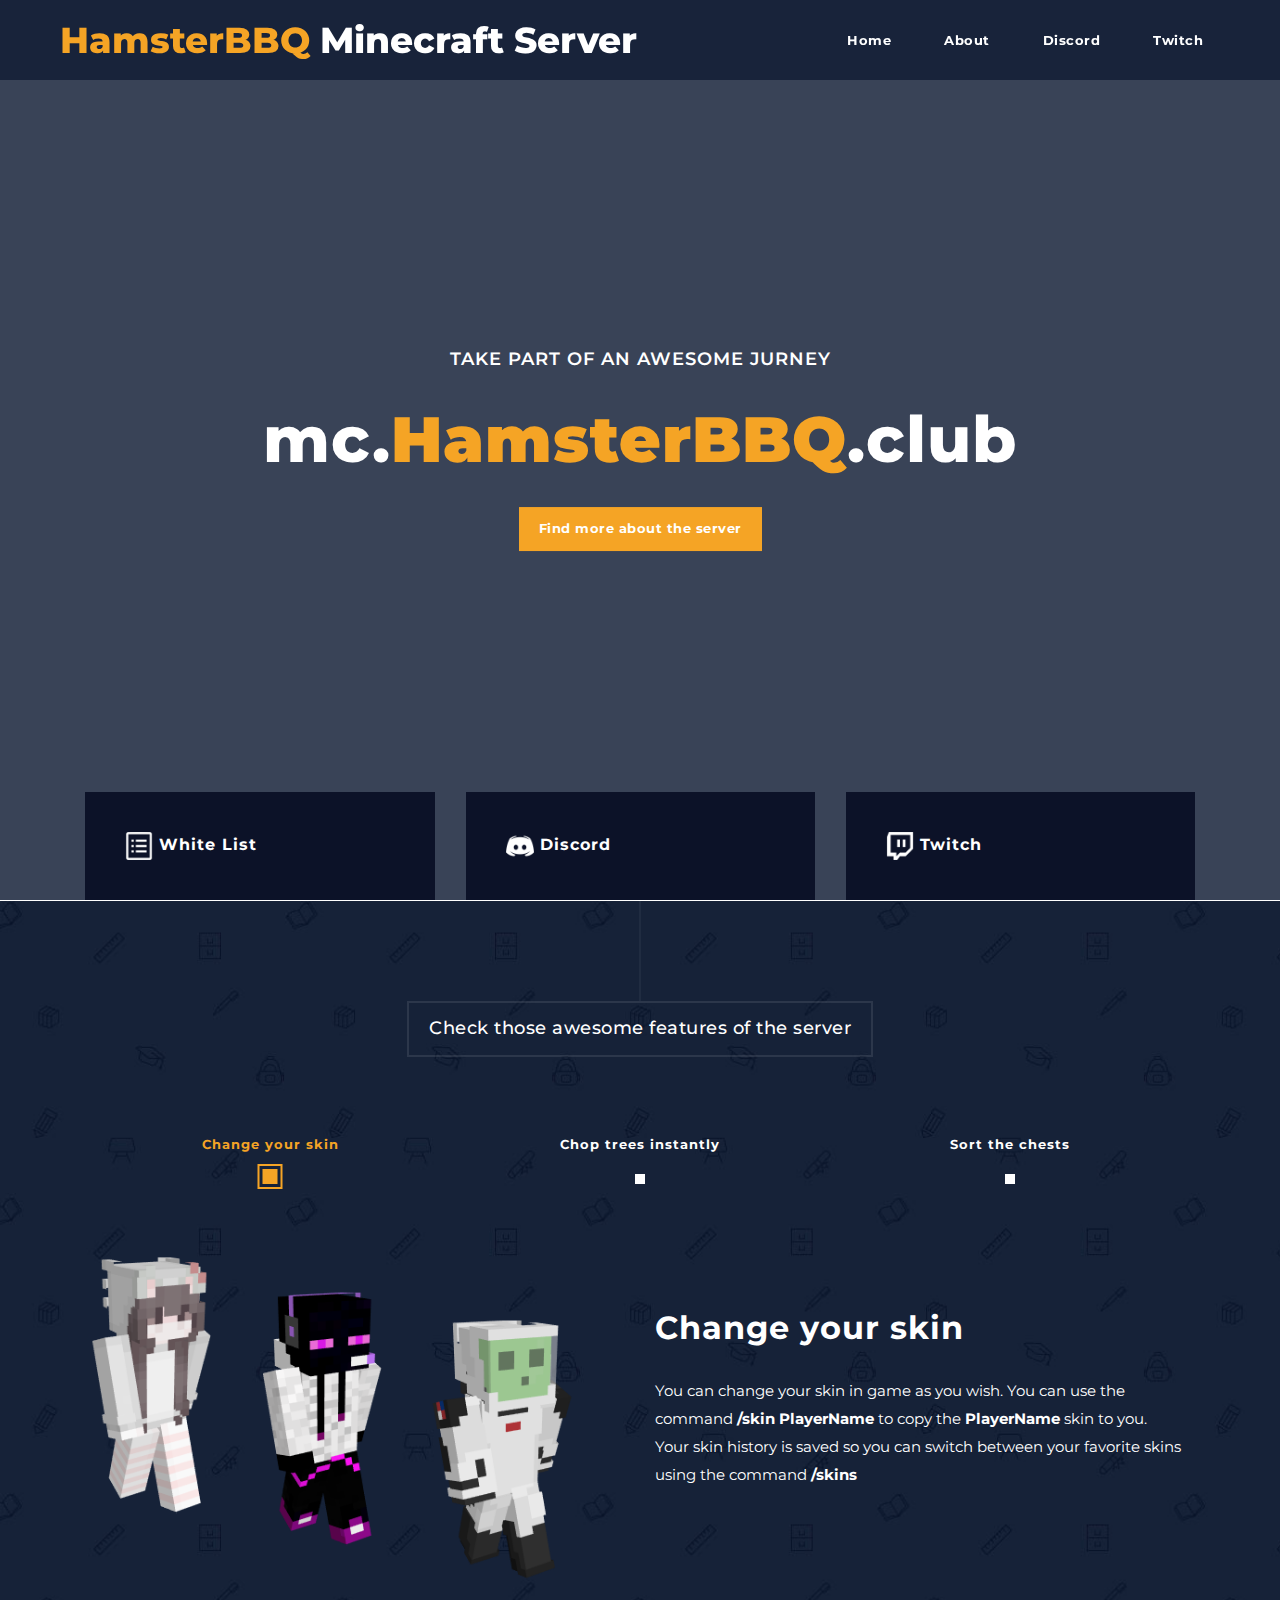
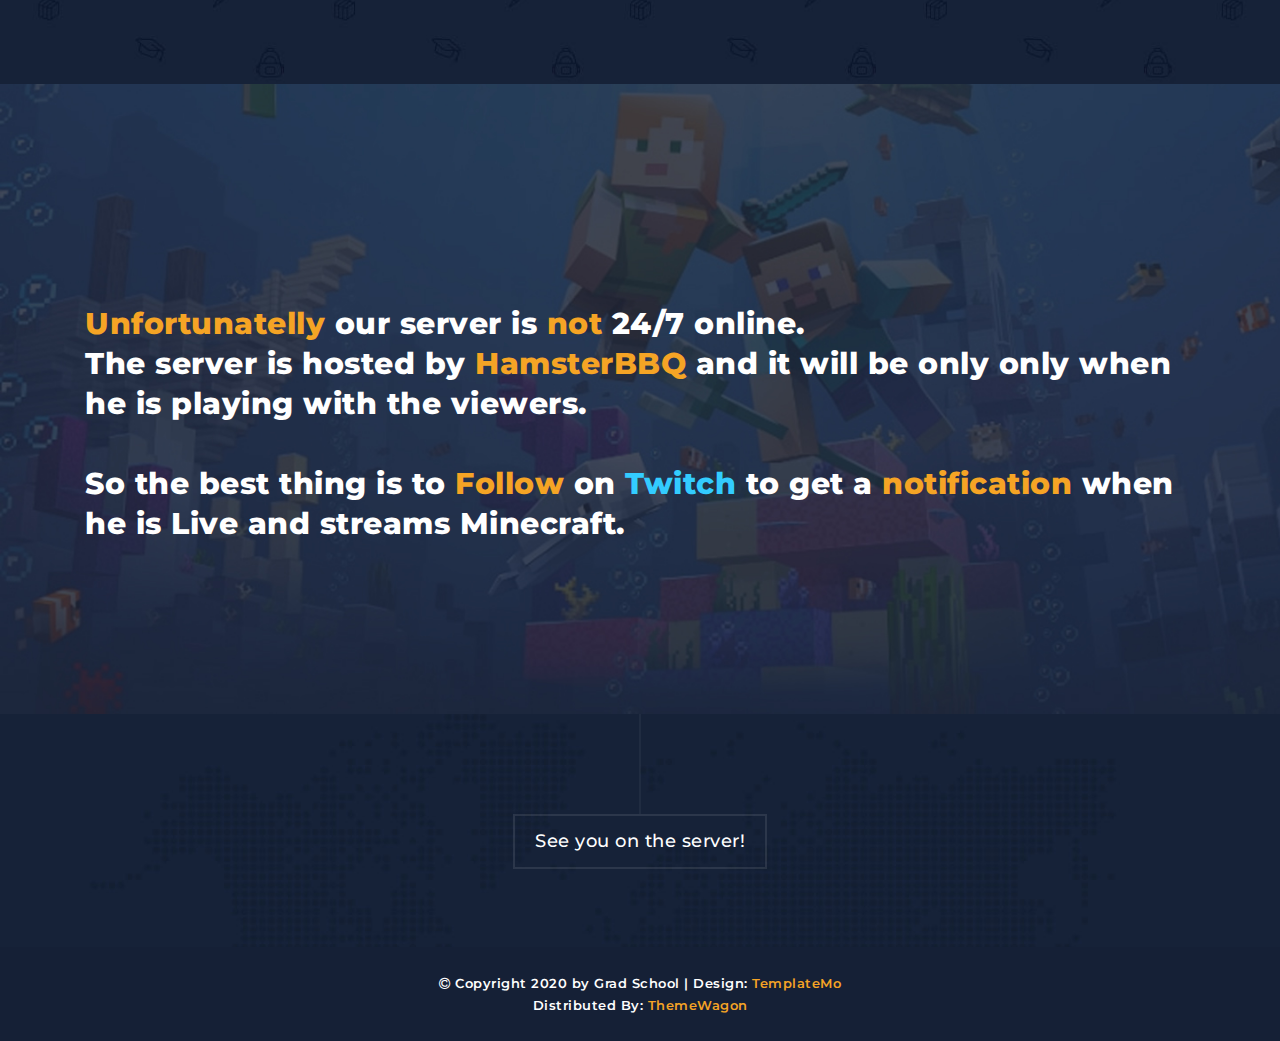
==== minecraft/index.html @ a62999a4 "Fix Webpage" ====
<!DOCTYPE html>
<html lang="en">

  <head>

    <meta charset="utf-8">
    <meta name="viewport" content="width=device-width, initial-scale=1, shrink-to-fit=no">
    <meta name="description" content="">
    <meta name="author" content="">
    <link href="https://fonts.googleapis.com/css?family=Montserrat:100,200,300,400,500,600,700,800,900" rel="stylesheet">

    <title>HamsterBBQ Minecraft Server</title>
    
    <!-- Bootstrap core CSS -->
    <link href="vendor/bootstrap/css/bootstrap.min.css" rel="stylesheet">

    <!-- Additional CSS Files -->
    <link rel="stylesheet" href="assets/css/fontawesome.css">
    <link rel="stylesheet" href="assets/css/templatemo-grad-school.css">
    <link rel="stylesheet" href="assets/css/owl.css">
    <link rel="stylesheet" href="assets/css/lightbox.css">

  </head>

<body>

   
  <!--header-->
  <header class="main-header clearfix" role="header">
    <div class="logo">
      <a href="#"><em>HamsterBBQ</em> Minecraft Server</a>
    </div>
    <a href="#menu" class="menu-link"><i class="fa fa-bars"></i></a>
    <nav id="menu" class="main-nav" role="navigation">
      <ul class="main-menu">
        <li><a href="#section1">Home</a></li>
        <li><a href="#section2">About</a></li>
        <li><a href="https://discord.gg/bDnB4kAntk" target="_blank" class="external">Discord</a></li>
        <li><a href="https://www.twitch.tv/hamsterbbq" target="_blank" class="external">Twitch</a></li>
      </ul>
    </nav>
  </header>

  <!-- ***** Main Banner Area Start ***** -->
  <section class="section main-banner" id="top" data-section="section1">
      <video autoplay muted loop id="bg-video">
          <source src="assets/images/trailer.mp4" type="video/mp4" />
      </video>

      <div class="video-overlay header-text">
          <div class="caption">
              <h6>TAKE PART OF AN AWESOME JURNEY</h6>
              <h2>mc.<em>HamsterBBQ</em>.club</h2>
              <div class="main-button">
                  <div class="scroll-to-section"><a href="#section2">Find more about the server</a></div>
              </div>
          </div>
      </div>
  </section>
  <!-- ***** Main Banner Area End ***** -->


  <section class="features">
    <div class="container">
      <div class="row">
        <div class="col-lg-4 col-12">
          <div class="features-post">
            <div class="features-content">
              <div class="content-show">
                <h4><img src="assets/images/white-list.png" height=28/> White List</h4>
              </div>
              <div class="content-hide">
                <p>We want everyone to have the best experience on the server, so we choose carefully our players.</p>
				<p>Contact HamsterBBQ on Discord or Twitch for more details.</p>
            </div>
            </div>
          </div>
        </div>
        <div class="col-lg-4 col-12">
          <div class="features-post second-features">
            <div class="features-content">
              <div class="content-show">
                <h4><img src="assets/images/discord.png" height=28/> Discord</h4>
              </div>
              <div class="content-hide">
                <p>Join our Discord server and be part of an amazing family. Our home is a safe space for everyone, but keep in mind that we have strict rules and we do not tolerate toxicity.</p>
				<div><a href="https://discord.gg/bDnB4kAntk" target="_blank">Join the server</a></div>
            </div>
            </div>
          </div>
        </div>
        <div class="col-lg-4 col-12">
          <div class="features-post third-features">
            <div class="features-content">
              <div class="content-show">
                <h4><img src="assets/images/twitch.png" height=28/> Twitch</h4>
              </div>
              <div class="content-hide">
                <p>HamsterBBQ is streaming randomly because of his working schedule. Follow the channel to get a notification when he is Live so you won't miss anything!</p>
				<div><a href="https://www.twitch.tv/hamsterbbq" target="_blank">Go to the channel</a></div>
            </div>
            </div>
          </div>
        </div>
      </div>
    </div>
  </section>

  <section class="section why-us" data-section="section2">
    <div class="container">
      <div class="row">
        <div class="col-md-12">
          <div class="section-heading">
            <h2>Check those awesome features of the server</h2>
          </div>
        </div>
        <div class="col-md-12">
          <div id='tabs'>
            <ul>
              <li><a href='#tabs-1'>Change your skin</a></li>
              <li><a href='#tabs-2'>Chop trees instantly</a></li>
              <li><a href='#tabs-3'>Sort the chests</a></li>
            </ul>
            <section class='tabs-content'>
              <article id='tabs-1'>
                <div class="row">
                  <div class="col-md-6">
                    <img src="assets/images/feature-01.png" alt="">
                  </div>
                  <div class="col-md-6">
                    <h4>Change your skin</h4>
                    <p>You can change your skin in game as you wish. You can use the command <b>/skin PlayerName</b> to copy the <b>PlayerName</b> skin to you.
					<br/>Your skin history is saved so you can switch between your favorite skins using the command <b>/skins</b></p>
                  </div>
                </div>
              </article>
              <article id='tabs-2'>
                <div class="row">
                  <div class="col-md-6">
                    <img src="assets/images/feature-02.png" alt="">
                  </div>
                  <div class="col-md-6">
                    <h4>Chop trees instantly</h4>
                    <p>We know cutting trees is boring and sometimes it can take a lot of time. On our server, if you <b>cut the tree base</b>, it will automatically break completely and you will receive the items directly in your inventory.</p>
                  </div>
                </div>
              </article>
              <article id='tabs-3'>
                <div class="row">
                  <div class="col-md-6">
                    <img src="assets/images/feature-03.png" alt="">
                  </div>
                  <div class="col-md-6">
                    <h4>Sort the chests</h4>
                    <p>Do you have OCD like most of us or you just want to be organized? You can just <b>middle-click in any empty slot of the chest</b> and all the items will automatically sort based on the item type. Magic!</p>
                  </div>
                </div>
              </article>
            </section>
          </div>
        </div>
      </div>
    </div>
  </section>

  <section class="section coming-soon" data-section="section3">
    <div class="container">
      <div class="row">
        <div class="col-md-12 col-xs-12">
          <div class="continer centerIt">
            <div>
				<h4>
					<em>Unfortunatelly</em> our server is <em>not</em> 24/7 online.
					<br/>
					The server is hosted by <em>HamsterBBQ</em> and it will be only only when he is playing with the viewers.
					<br/><br/>
					So the best thing is to <em>Follow</em> on <a href="https://www.twitch.tv/hamsterbbq" target="_blank">Twitch</a> to get a <em>notification</em> when he is Live and streams Minecraft.
				</h4>
            </div>
          </div>
        </div>
      </div>
    </div>
  </section>
 
  <section class="section contact" data-section="section6">
    <div class="container">
      <div class="row">
        <div class="col-md-12">
          <div class="section-heading">
            <h2>See you on the server!</h2>
          </div>
        </div>
      </div>
    </div>
  </section>

  <footer>
    <div class="container">
      <div class="row">
        <div class="col-md-12">
          <p><i class="fa fa-copyright"></i> Copyright 2020 by Grad School  
           | Design: <a href="https://templatemo.com" rel="sponsored" target="_parent">TemplateMo</a><br>
           Distributed By: <a href="https://themewagon.com" rel="sponsored" target="_blank">ThemeWagon</a>
          </p>
        </div>
      </div>
    </div>
  </footer>

  <!-- Scripts -->
  <!-- Bootstrap core JavaScript -->
    <script src="vendor/jquery/jquery.min.js"></script>
    <script src="vendor/bootstrap/js/bootstrap.bundle.min.js"></script>

    <script src="assets/js/isotope.min.js"></script>
    <script src="assets/js/owl-carousel.js"></script>
    <script src="assets/js/lightbox.js"></script>
    <script src="assets/js/tabs.js"></script>
    <script src="assets/js/video.js"></script>
    <script src="assets/js/slick-slider.js"></script>
    <script src="assets/js/custom.js"></script>
    <script>
        //according to loftblog tut
        $('.nav li:first').addClass('active');

        var showSection = function showSection(section, isAnimate) {
          var
          direction = section.replace(/#/, ''),
          reqSection = $('.section').filter('[data-section="' + direction + '"]'),
          reqSectionPos = reqSection.offset().top - 0;

          if (isAnimate) {
            $('body, html').animate({
              scrollTop: reqSectionPos },
            800);
          } else {
            $('body, html').scrollTop(reqSectionPos);
          }

        };

        var checkSection = function checkSection() {
          $('.section').each(function () {
            var
            $this = $(this),
            topEdge = $this.offset().top - 80,
            bottomEdge = topEdge + $this.height(),
            wScroll = $(window).scrollTop();
            if (topEdge < wScroll && bottomEdge > wScroll) {
              var
              currentId = $this.data('section'),
              reqLink = $('a').filter('[href*=\\#' + currentId + ']');
              reqLink.closest('li').addClass('active').
              siblings().removeClass('active');
            }
          });
        };

		$('.main-menu, .scroll-to-section').on('click', 'a', function (e) {
          if($(e.target).hasClass('external')) {
            return;
          }
          e.preventDefault();
          $('#menu').removeClass('active');
          showSection($(this).attr('href'), true);
        });

        $(window).scroll(function () {
          checkSection();
        });
    </script>
</body>
</html>
---- minecraft/assets/css/templatemo-grad-school.css ----
/*
    
TemplateMo 557 Grad School

https://templatemo.com/tm-557-grad-school

*/


@import url(fontawesome.css);
@import url("<link href="https://fonts.googleapis.com/css?family=Montserrat:100,200,300,400,500,600,700,800,900" rel="stylesheet">");
body {
    font-family: 'Montserrat', sans-serif;
}

/* Basic */

a {
	color: #3CF;
    text-decoration: none;
}

a:hover {
	color: #FC3;
    text-decoration: none;
}

ul {
    padding: 0px;
    margin: 0px;
    list-style: none;
}

p {
    font-size: 13px;
    line-height: 22px;
}


.section-heading {
    text-align: center;
    margin-bottom: 70px;
}

.section-heading h2:before {
    width: 1px;
    height: 100px;
    background-color: rgba(250,250,250,0.1);
    position: absolute;
    top: -102px;
    content: '';
    left: 50%;
    transform: translate(-50%);
}

.section-heading h2 {
    margin-top: 100px;
    position: relative;
    font-size: 18px;
    font-weight: 500;
    color: #fff;
    letter-spacing: 0.5px;
    display: inline-block;
    padding: 15px 20px;
    border: 2px solid rgba(250,250,250,0.1);
}


/* Buttons */

.main-button a {
    background-color: #f5a425;
    color: #fff;
    font-size: 13px;
    letter-spacing: 0.5px;
    font-weight: 700;
    padding: 12px 20px;
    display: inline-block;
    outline: none;
}

a.menu-link { display: none; }

@media screen and (max-width: 950px) {
  a.menu-link {
    float: right;
    display: block;
    font-size: 36px;
    color: #fff;
    padding-right: 30px;
    padding-top: 15px;
  }
  nav[role="navigation"] {
    clear: both;
    -webkit-transition: all 0.3s ease-out;
    -moz-transition: all 0.3s ease-out;
    -ms-transition: all 0.3s ease-out;
    -o-transition: all 0.3s ease-out;
    transition: all 0.3s ease-out;
  }
  .js nav[role="navigation"] {
    overflow: hidden;
    max-height: 0;
  }
  nav[role="navigation"].active {
    max-height: 20em;
    height: 20em;
    overflow-y: scroll;
  }
  nav[role="navigation"] ul {
    top: 0;
    width: 100%;
    position: relative;
    margin: 0;
    padding: 0;
    border-top: 1px solid rgba(250,250,250,0.25);
    background-color: rgba(22,34,57,0.99);
  }
  nav[role="navigation"] li a {
    display: block;
    padding: 15px 0px;
    border-bottom: 1px solid rgba(250,250,250,0.25);
    text-align: center;
    color: #fff;
    font-size: 13px;
    font-weight: 700;
    line-height: 1.5;
  }
  nav[role="navigation"] li:hover a,
  nav[role="navigation"] li.active a {
      color: #f5a425;
  }
  
  @media screen and (min-width: 951px) {
    .js nav[role="navigation"] {
      max-height: none;
    }

    nav[role="navigation"] li {
      display: inline-block;
      margin: 0 0.25em;
    }
    nav[role="navigation"] li a {
      border: 0;
    }
  }
}

/* Header */

@media screen and (max-width: 1050px) {
  .main-header .logo {
      padding-left: 30px!important;
  }

  .main-menu {
      padding-right: 30px!important;
  }

  .main-menu li {
      margin-left: 5px!important;
  }
}

.main-header {
    background-color: rgba(22,34,57,0.95);
    height: 80px;
    position: fixed;
    z-index: 12;
    width: 100%;
    top: 0;
}

.main-header .logo {
    float: left;
    line-height: 80px;
    padding-left: 60px;
}

.main-header .logo a {
    font-size: 36px;
    font-weight: 800;
    color: #fff;
}
.main-header .logo a em {
    font-style: normal;
    color: #f5a425;
}

.main-menu {
    float: right;
    padding-right: 60px;
}

.main-menu li {
    display: inline-block;
    line-height: 79px;
    margin-left: 15px;
    position: relative;
}

.main-menu li:first-child {
    margin-left: 0px;
}

.main-menu li a {
    padding: 10px 15px;
    font-size: 13px;
    letter-spacing: 0.5px;
    font-weight: 700;
    color: #fff;
    border: 2px solid transparent;
    transition: all 0.5s;
}

.main-menu li.has-submenu a:after {
    content: '\f107';
    font-family: "FontAwesome";
    margin-left: 5px;
}

.main-menu li.has-submenu ul li a:after {
    display: none;
}

.main-menu li .sub-menu {
    position: absolute;
    width: 160px;
    background-color: #18233a;
    opacity: 0;
    visibility: hidden;
    transition: all 0.5s;
}

.main-menu li:hover .sub-menu {
    opacity: 1;
    visibility: visible;
}

.main-menu li .sub-menu li {
    display: block;
    line-height: 20px;
    margin-left: 0px;
    margin-bottom: 15px;
    padding-bottom: 15px;
    border-bottom: 1px solid #121b2f;
}

.main-menu li .sub-menu li:first-child {
    padding-top: 15px;
}

.main-menu li .sub-menu li:last-child {
    margin-bottom: 0px;
    border-bottom: none;
}

.main-menu li .sub-menu li a {
    font-size: 12px;
    font-weight: 500;
    padding: 0px 15px;
    letter-spacing: 0.5px;
    border: none;
    transition: all 0.5s;
}

.main-menu li .sub-menu li a:hover {
    color: #f5a425;
    border: none;
}

.main-nav li:hover a,
.main-nav li.active a {
    border: 2px solid #f5a425;
}

@media (max-width: 950px) {
  .main-nav li:hover a,
  .main-nav li.active a {
    border: 2px solid transparent;
    border-bottom: 1px solid rgba(250,250,250,0.25);
  }
}


/* Slider */

.main-banner {
  position: relative;
  max-height: 100%;
  overflow: hidden;
  margin-bottom: -7px;
}

#bg-video {
    min-width: 100%;
    min-height: 100vh;
    max-width: 100%;
    max-height: 100vh;
    object-fit: cover;
    z-index: -1;
}

#bg-video::-webkit-media-controls {
    display: none !important;
}

.video-overlay {
    position: absolute;
    background-color: rgba(22,34,57,0.85);
    top: 0;
    left: 0;
    bottom: 7px;
    width: 100%;
}

.main-banner .caption {
  text-align: center;
  position: absolute;
  width: 80%;
  left: 50%;
  top: 50%;
  transform: translate(-50%,-50%);
}

.main-banner .caption h6 {
  margin-top: 0px;
  font-size: 18px;
  font-weight: 600;
  color: #fff;
  letter-spacing: 1px;
}

.main-banner .caption h2 {
  margin-top: 30px;
  margin-bottom: 30px;
  font-size: 64px;
  font-weight: 800;
  color: #fff;
  letter-spacing: 1px;
}

.main-banner .caption h2 em {
  font-style: normal;
  color: #f5a425;
  font-weight: 900;
}

@media screen and (max-width: 1180px) {

  .main-banner .caption h6 {
    font-weight: 500;
  }

  .main-banner .caption h2 {
    font-size: 58px;
  }

}
@media screen and (max-width: 767px) {

  .main-banner .caption h6 {
    font-weight: 500;
  }

  .main-banner .caption h2 {
    font-size: 36px;
  }

}


/* Features */

section.features .col-4 {
    padding-left: 0px;
    padding-right: 0px;
}

.features-post {
  position: relative;
  margin-bottom: 0px;
}

.features-thumb {
  overflow: hidden;
  position: relative;
}

.features-thumb img {
  width: 100%;
}

.features-content {
  position: absolute;
  bottom: 0;
  left: 0;
  width: 100%;
  background-color: #0c1228;
  color: #fff;
  padding: 40px;
}

.features-content:hover {
    background-color: #162138;
    box-shadow: 0px 0px 30px rgba(0,0,0,0.5);
}

.features-content h4 {
    font-size: 16px;
    font-weight: 700;
    color: #fff;
    letter-spacing: 1px;
    margin-bottom: 0px;
}

.features-content h4 i {
    margin-right: 15px;
    font-size: 24px;
}

.features-content p {
    margin-bottom: 0px;
}

.features-content a {
  margin-top: 15px;
  display: inline-block;
  color: #fff;
  letter-spacing: 0.5px;
  font-weight: 700;
  font-size: 14px;
  border-bottom: 2px solid #fff;
}

.features-content p.hidden-sm {
  display: none;
}

.second-features,
.third-features {
    border-left: 1px solid rgba(250,250,250,0.1);
}

.content-hide {
  margin-top: 15px;
  display: none;
}

.content-hide p {
  color: #fff;
}

@media screen and (max-width: 767px) {

  .features-content {
    padding: 15px;
  }
  .features-content h4 i {
    display: block;
    margin-bottom: 10px;
  }
  .features-content h4 {
    font-size: 14px;
  }
  .features-content p {
    display: none;
  }
  .features-content p.hidden-sm {
    display: block;
  }
  .features-content a {
    letter-spacing: 0px;
    font-size: 13px;
    font-weight: 600;
  }

}



/* Why Choosing Us */

section.why-us {
    background-image: url(../images/choosing-bg.jpg);
    background-color: #172238;
    background-repeat: no-repeat;
    background-size: cover;
    padding-bottom: 100px;
}

#tabs {
  text-align: center;
}
#tabs ul {
  margin: 0;
  padding: 0;
  -webkit-column-count: 3;
  -moz-column-count: 3;
  column-count: 3;
  -webkit-column-gap: 0;
  -moz-column-gap: 0;
  column-gap: 0;
}
#tabs ul::after {
  clear: both;
  content: "";
  display: table;
}
#tabs ul li {
  display: block;
  font-weight: 400;
  font-size: 1.2em;
  letter-spacing: 1px;
  text-align: center;
}
#tabs ul li a {
  display: block;
  font-size: 13px;
  font-weight: 700;
  letter-spacing: 1px;
  cursor: pointer;
  outline: 0;
  padding-bottom: 30px;
  color: #fff;
  text-decoration: none;
  position: relative;
}
#tabs ul li a:after {
    transition: all 0.3s;
    width: 10px;
    height: 10px;
    background-color: #fff;
    content: '';
    position: absolute;
    left: 50%;
    transform: translate(-50%);
    bottom: 0;
}
#tabs ul li a:before {
    transition: all 0.3s;
    width: 25px;
    height: 25px;
    border: 2px solid transparent;
    background-color: transparent;
    content: '';
    position: absolute;
    left: 50%;
    transform: translate(-50%);
    bottom: -5px;
}
#tabs ul li span {
  display: block;
  margin-bottom: 0.75em;
}
#tabs ul .ui-tabs-active {
}
#tabs ul .ui-tabs-active a {
  color: #f5a425;
}
#tabs ul .ui-tabs-active a:after {
  background-color: #f5a425;
  width: 15px;
  height: 15px;
}
#tabs ul .ui-tabs-active a:before {
  border-color: #f5a425;
}
#tabs h4 {
    margin-top: 60px;
    font-size: 32px;
    font-weight: 700;
    letter-spacing: 1px;
    color: #fff;
    margin-bottom: 30px;
}

#tabs p {
    color: #fff;
    font-size: 15px;
    line-height: 28px;
}

.tabs-content {
    margin-top: 60px;
    text-align: left;
}

@media screen and (max-width: 767px) {
  
  .tabs-content {
      text-align: center;
  }

}

.tabs-content img {
    width: 100%;
    overflow: hidden;
    padding-right: 45px;
}

@media screen and (max-width: 767px) {

  .tabs-content img {
      padding-right: 0px;
  }

}


/* Coming Soon */

section.coming-soon {
    background-image: url(../images/coming-soon-bg.jpg);
    background-repeat: no-repeat;
    background-size: cover;
    background-color: #172238;
    padding: 120px 0px;
}

section.coming-soon .continer .counter div {
  display: inline-block;
}
section.coming-soon .continer h4 {
    margin-top: 100px;
    font-size: 30px;
    color: #fff;
    font-weight: 800;
    letter-spacing: 0.5px;
    line-height: 40px;
    margin-bottom: 50px;
}
section.coming-soon .continer h4 em {
    font-style: normal;
    color: #f5a425;
}

@media screen and (max-width: 767px) {

  section.coming-soon .continer h4 {
    text-align: center;
  }

}

section.coming-soon .continer .counter .days,
section.coming-soon .continer .counter .hours,
section.coming-soon .continer .counter .minutes,
section.coming-soon .continer .counter .seconds {
  width: 22%;
  height: 140px;
  float: left;
  text-align: center;
  font-size: 48px;
  font-weight: 800;
  letter-spacing: 1px;
  color: #fff;
  background-color: rgba(250,250,250,0.1);
}
@media screen and (max-width: 992px) {

  section.coming-soon .continer .counter .days,
  section.coming-soon .continer .counter .hours,
  section.coming-soon .continer .counter .minutes,
  section.coming-soon .continer .counter .seconds {
    font-size: 26px;
  }

  section.coming-soon .continer .counter .days .value,
  section.coming-soon .continer .counter .hours .value,
  section.coming-soon .continer .counter .minutes .value,
  section.coming-soon .continer .counter .seconds .value {
      margin-top: 40px!important;
  }

  section.coming-soon .continer .counter span {
      font-size: 14px!important;
  }

}
section.coming-soon .continer .counter .days,
section.coming-soon .continer .counter .hours,
section.coming-soon .continer .counter .minutes {
    margin-right: 4%;
}
section.coming-soon .continer .counter .days .value,
section.coming-soon .continer .counter .hours .value,
section.coming-soon .continer .counter .minutes .value,
section.coming-soon .continer .counter .seconds .value {
    margin-top: 15px;
    display: block;
    width: 100%;
}

section.coming-soon .continer .counter span {
    font-size: 18px;
    color: #f5a425;
    font-weight: 500;
    letter-spacing: 1px;
    margin-top: 0px;
    display: block;
}

section.coming-soon .right-content {
    margin-left: 30px;
}

@media screen and (max-width: 767px) {

  section.coming-soon .right-content {
      margin-top: 60px;
      margin-left: 0px;
  }

}

section.coming-soon .top-content {
    margin-bottom: -8px;
}

section.coming-soon .top-content h6 {
    font-size: 14px;
    color: #fff;
    background-color: rgba(250,250,250,0.2);
    padding: 40px;
    text-align: center;
    line-height: 24px;
}

section.coming-soon .top-content h6 em {
    font-style: normal;
    font-weight: 600;
}

section.coming-soon form {
    background-color: rgba(250,250,250,0.1);
    padding: 60px 40px;
    width: 100%;
    text-align: center;
}

section.coming-soon form input {
    width: 100%;
    height: 40px;
    background-color: rgba(250,250,250,0.1);
    border-radius: 0px;
    border: none;
    outline: none;
    color: #fff;
    font-size: 13px;
    margin-bottom: 20px;
    letter-spacing: 0.5px;
}

section.coming-soon form input:focus {
    outline: none;
    border: none;
    box-shadow: none;
    color: #fff;
    background-color: rgba(250,250,250,0.1);
}

section.coming-soon form::placeholder { color: #fff }
section.coming-soon form input::placeholder { color: #fff; }
section.coming-soon form input::placeholder { color: #fff; }

section.coming-soon form button {
    margin-top: 10px;
    background-color: #f5a425;
    color: #fff;
    font-size: 13px;
    letter-spacing: 0.5px;
    font-weight: 700;
    padding: 12px 20px;
    display: inline-block;
    outline: none;
    box-shadow: none;
    border: none;
}



/* Courses */

section.courses {
    background-image: url(../images/choosing-bg.jpg);
    background-repeat: no-repeat;
    background-size: cover;
    background-color: #172238;
    padding-bottom: 100px;
    padding: 0px 30px 100px 30px;
}

section.courses .item img {
    border-top-right-radius: 5px;
    border-top-left-radius: 5px;
}

section.courses .item .down-content {
    padding: 30px;
    background-color: #fff;
    border-bottom-right-radius: 5px;
    border-bottom-left-radius: 5px;
}

section.courses .item .down-content h4 {
    font-size: 16px;
    color: #1e1e1e;
    letter-spacing: 0.5px;
    font-weight: 700;
    margin-top: 0px;
    margin-bottom: 20px;
}

section.courses .item .down-content p {
    margin-bottom: 25px;
}

section.courses .item .down-content img {
    width: 40px;
    border: 2px solid #f5a425;
    border-radius: 50%;
    text-align: left;
    display: inline-block;
}

section.courses .item .down-content .text-button-pay {
    float: right;
    display: inline-block;
    margin-top: -30px;
}

section.courses .item .down-content .text-button-pay a {
    color: #f5a425;
    font-size: 13px;
}

section.courses .item .down-content .text-button-free {
    float: right;
    display: inline-block;
    margin-top: -30px;
}

section.courses .item .down-content .text-button-free a {
    color: #7a7a7a;
    font-size: 13px;
}

section.courses .owl-carousel .owl-nav {
    display: none;
}

section.courses .owl-carousel .owl-dots {
    text-align: center;
}

section.courses .owl-carousel button.owl-dot {
    width: 10px;
    height: 10px;
    background-color: #fff;
    margin: 50px 10px 0px 10px;
    outline: none;
}
section.courses .owl-carousel button.active {
    background-color: #f5a425;
}





/* Video */

section.video {
    background-image: url(../images/video-bg.jpg);
    background-repeat: no-repeat;
    background-size: cover;
    background-color: #172238;
    padding: 120px 0px;
}

section.video .left-content {
  color: #fff;
}

section.video .left-content span {
  font-size: 14px;
  letter-spacing: 0.5px;
}

section.video .left-content h4 {
    margin-top: 20px;
    font-size: 30px;
    color: #fff;
    font-weight: 800;
    letter-spacing: 0.5px;
    line-height: 40px;
    margin-bottom: 20px;
}
section.video .left-content h4 em {
    font-style: normal;
    color: #f5a425;
}

section.video .left-content .main-button {
  margin-top: 30px;
}

.video-item {
  position: relative;
  width: 100%;
  max-width: 600px;
  margin: 0px auto 0;
}

@media screen and (max-width: 767px) {

  section.video .left-content {
    margin-bottom: 45px;
  }

  section.video .first-item .first-content h4,
  section.video .second-item .second-content h4 {
    text-align: center;
  }

}

.video-item figure {
  position: relative;
  width: 100%;
  font-size: 0;
}
.video-item figure img {
  width: 100%;
}
.video-item figure a:before {
  content: '';
  position: absolute;
  bottom: 10px;
  right: 15px;
  width: 60px;
  height: 60px;
  margin-top: -32.5px;
  margin-left: -32.5px;
  border-radius: 50%;
  background-color: #f5a425;
  z-index: 10;
}
.video-item figure a:after {
  content: '';
  position: absolute;
  bottom: 27.5px;
  right: 20px;
  margin-top: -12.5px;
  margin-left: -7px;
  border: solid 13px transparent;
  border-left: solid 20px;
  border-left-color: #fff;
  z-index: 10;
}
.video-item figure a:hover:before {
  background-color: #f5a425;
}

.video-item .video-caption {
    position: absolute;
    z-index: 10;
    background-color: rgba(250,250,250,0.75);
    height: 80px;
    width: 100%;
    padding: 27px 30px;
    bottom: 0;
}

.video-item .video-caption h4 {
    font-size: 20px;
    font-weight: 700;
    letter-spacing: 1px;
}

/* Magnific Popup CSS */
.mfp-bg {
  top: 0;
  left: 0;
  width: 100%;
  height: 100%;
  z-index: 1042;
  overflow: hidden;
  position: fixed;
  background: #0b0b0b;
  opacity: 0.8;
}

.mfp-wrap {
  top: 0;
  left: 0;
  width: 100%;
  height: 100%;
  z-index: 1043;
  position: fixed;
  outline: none !important;
  -webkit-backface-visibility: hidden;
}

.mfp-container {
  text-align: center;
  position: absolute;
  width: 100%;
  height: 100%;
  left: 0;
  top: 0;
  padding: 0 8px;
  box-sizing: border-box;
}

.mfp-container:before {
  content: '';
  display: inline-block;
  height: 100%;
  vertical-align: middle;
}

.mfp-align-top .mfp-container:before {
  display: none;
}

.mfp-content {
  position: relative;
  display: inline-block;
  vertical-align: middle;
  margin: 0 auto;
  text-align: left;
  z-index: 1045;
}

.mfp-inline-holder .mfp-content,
.mfp-ajax-holder .mfp-content {
  width: 100%;
  cursor: auto;
}

.mfp-ajax-cur {
  cursor: progress;
}

.mfp-zoom-out-cur, .mfp-zoom-out-cur .mfp-image-holder .mfp-close {
  cursor: -moz-zoom-out;
  cursor: -webkit-zoom-out;
  cursor: zoom-out;
}

.mfp-zoom {
  cursor: pointer;
  cursor: -webkit-zoom-in;
  cursor: -moz-zoom-in;
  cursor: zoom-in;
}

.mfp-auto-cursor .mfp-content {
  cursor: auto;
}

.mfp-close,
.mfp-arrow,
.mfp-preloader,
.mfp-counter {
  -webkit-user-select: none;
  -moz-user-select: none;
  user-select: none;
}

.mfp-loading.mfp-figure {
  display: none;
}

.mfp-hide {
  display: none !important;
}

.mfp-preloader {
  color: #CCC;
  position: absolute;
  top: 50%;
  width: auto;
  text-align: center;
  margin-top: -0.8em;
  left: 8px;
  right: 8px;
  z-index: 1044;
}

.mfp-preloader a {
  color: #CCC;
}

.mfp-preloader a:hover {
  color: #FFF;
}

.mfp-s-ready .mfp-preloader {
  display: none;
}

.mfp-s-error .mfp-content {
  display: none;
}

button.mfp-close,
button.mfp-arrow {
  overflow: visible;
  cursor: pointer;
  background: transparent;
  border: 0;
  -webkit-appearance: none;
  display: block;
  outline: none;
  padding: 0;
  z-index: 1046;
  box-shadow: none;
  touch-action: manipulation;
}

button::-moz-focus-inner {
  padding: 0;
  border: 0;
}

.mfp-close {
  width: 44px;
  height: 44px;
  line-height: 44px;
  position: absolute;
  right: 0;
  top: 0;
  text-decoration: none;
  text-align: center;
  opacity: 0.65;
  padding: 0 0 18px 10px;
  color: #FFF;
  font-style: normal;
  font-size: 28px;
  font-family: Arial, Baskerville, monospace;
}

.mfp-close:hover,
.mfp-close:focus {
  opacity: 1;
}

.mfp-close:active {
  top: 1px;
}

.mfp-close-btn-in .mfp-close {
  color: #333;
}

.mfp-image-holder .mfp-close,
.mfp-iframe-holder .mfp-close {
  color: #FFF;
  right: -6px;
  text-align: right;
  padding-right: 6px;
  width: 100%;
}

.mfp-counter {
  position: absolute;
  top: 0;
  right: 0;
  color: #CCC;
  font-size: 12px;
  line-height: 18px;
  white-space: nowrap;
}

.mfp-arrow {
  position: absolute;
  opacity: 0.65;
  margin: 0;
  top: 50%;
  margin-top: -55px;
  padding: 0;
  width: 90px;
  height: 110px;
  -webkit-tap-highlight-color: transparent;
}

.mfp-arrow:active {
  margin-top: -54px;
}

.mfp-arrow:hover,
.mfp-arrow:focus {
  opacity: 1;
}

.mfp-arrow:before,
.mfp-arrow:after {
  content: '';
  display: block;
  width: 0;
  height: 0;
  position: absolute;
  left: 0;
  top: 0;
  margin-top: 35px;
  margin-left: 35px;
  border: medium inset transparent;
}

.mfp-arrow:after {
  border-top-width: 13px;
  border-bottom-width: 13px;
  top: 8px;
}

.mfp-arrow:before {
  border-top-width: 21px;
  border-bottom-width: 21px;
  opacity: 0.7;
}

.mfp-arrow-left {
  left: 0;
}

.mfp-arrow-left:after {
  border-right: 17px solid #FFF;
  margin-left: 31px;
}

.mfp-arrow-left:before {
  margin-left: 25px;
  border-right: 27px solid #3F3F3F;
}

.mfp-arrow-right {
  right: 0;
}

.mfp-arrow-right:after {
  border-left: 17px solid #FFF;
  margin-left: 39px;
}

.mfp-arrow-right:before {
  border-left: 27px solid #3F3F3F;
}

.mfp-iframe-holder {
  padding-top: 40px;
  padding-bottom: 40px;
}

.mfp-iframe-holder .mfp-content {
  line-height: 0;
  width: 100%;
  max-width: 900px;
}

.mfp-iframe-holder .mfp-close {
  top: -40px;
}

.mfp-iframe-scaler {
  width: 100%;
  height: 0;
  overflow: hidden;
  padding-top: 56.25%;
}

.mfp-iframe-scaler iframe {
  position: absolute;
  display: block;
  top: 0;
  left: 0;
  width: 100%;
  height: 100%;
  box-shadow: 0 0 8px rgba(0, 0, 0, 0.6);
  background: #000;
}

/* Main image in popup */
img.mfp-img {
  width: auto;
  max-width: 100%;
  height: auto;
  display: block;
  line-height: 0;
  box-sizing: border-box;
  padding: 40px 0 40px;
  margin: 0 auto;
}

/* The shadow behind the image */
.mfp-figure {
  line-height: 0;
}

.mfp-figure:after {
  content: '';
  position: absolute;
  left: 0;
  top: 40px;
  bottom: 40px;
  display: block;
  right: 0;
  width: auto;
  height: auto;
  z-index: -1;
  box-shadow: 0 0 8px rgba(0, 0, 0, 0.6);
  background: #444;
}

.mfp-figure small {
  color: #BDBDBD;
  display: block;
  font-size: 12px;
  line-height: 14px;
}

.mfp-figure figure {
  margin: 0;
}

.mfp-bottom-bar {
  margin-top: -36px;
  position: absolute;
  top: 100%;
  left: 0;
  width: 100%;
  cursor: auto;
}

.mfp-title {
  text-align: left;
  line-height: 18px;
  color: #F3F3F3;
  word-wrap: break-word;
  padding-right: 36px;
}

.mfp-image-holder .mfp-content {
  max-width: 100%;
}

.mfp-gallery .mfp-image-holder .mfp-figure {
  cursor: pointer;
}

@media screen and (max-width: 800px) and (orientation: landscape), screen and (max-height: 300px) {
  /**
       * Remove all paddings around the image on small screen
       */
  .mfp-img-mobile .mfp-image-holder {
    padding-left: 0;
    padding-right: 0;
  }

  .mfp-img-mobile img.mfp-img {
    padding: 0;
  }

  .mfp-img-mobile .mfp-figure:after {
    top: 0;
    bottom: 0;
  }

  .mfp-img-mobile .mfp-figure small {
    display: inline;
    margin-left: 5px;
  }

  .mfp-img-mobile .mfp-bottom-bar {
    background: rgba(0, 0, 0, 0.6);
    bottom: 0;
    margin: 0;
    top: auto;
    padding: 3px 5px;
    position: fixed;
    box-sizing: border-box;
  }

  .mfp-img-mobile .mfp-bottom-bar:empty {
    padding: 0;
  }

  .mfp-img-mobile .mfp-counter {
    right: 5px;
    top: 3px;
  }

  .mfp-img-mobile .mfp-close {
    top: 0;
    right: 0;
    width: 35px;
    height: 35px;
    line-height: 35px;
    background: rgba(0, 0, 0, 0.6);
    position: fixed;
    text-align: center;
    padding: 0;
  }
}
@media all and (max-width: 900px) {
  .mfp-arrow {
    -webkit-transform: scale(0.75);
    transform: scale(0.75);
  }

  .mfp-arrow-left {
    -webkit-transform-origin: 0;
    transform-origin: 0;
  }

  .mfp-arrow-right {
    -webkit-transform-origin: 100%;
    transform-origin: 100%;
  }

  .mfp-container {
    padding-left: 6px;
    padding-right: 6px;
  }
}



/* Contact */

section.contact {
    background-image: url(../images/contact-bg.jpg);
    background-repeat: no-repeat;
    background-size: cover;
    background-color: #172238;
}


section.contact form {
    background-color: rgba(250,250,250,0.1);
    padding: 30px;
    width: 100%;
}


@media screen and (max-width: 767px) {  
  section.contact form {
      margin-bottom: 30px;
  }
}

section.contact form input {
    width: 100%;
    height: 40px;
    background-color: rgba(250,250,250,0.1);
    border-radius: 0px;
    border: none;
    outline: none;
    color: #fff;
    font-size: 13px;
    margin-bottom: 30px;
    letter-spacing: 0.5px;
}

section.contact form textarea {
    width: 100%;
    height: 220px;
    max-height: 280px;
    min-height: 220px;
    background-color: rgba(250,250,250,0.1);
    border-radius: 0px;
    border: none;
    outline: none;
    color: #fff;
    font-size: 13px;
    margin-bottom: 30px;
    letter-spacing: 0.5px;
}

section.contact form input:focus,
section.contact form textarea:focus {
    outline: none;
    border: none;
    box-shadow: none;
    color: #fff;
    background-color: rgba(250,250,250,0.1);
}

section.contact form::placeholder { color: #fff }
section.contact form input::placeholder { color: #fff; }
section.contact form input::placeholder { color: #fff; }

section.contact form::placeholder { color: #fff }
section.contact form textarea::placeholder { color: #fff; }
section.contact form textarea::placeholder { color: #fff; }

section.contact form button {
    background-color: #f5a425;
    color: #fff;
    font-size: 13px;
    letter-spacing: 0.5px;
    font-weight: 700;
    padding: 12px 20px;
    display: inline-block;
    outline: none;
    box-shadow: none;
    border: none;
}

/* Footer */

footer {
    background-color: #152036;
    text-align: center;
}

footer p {
    margin-bottom: 0px;
    padding: 25px 0px;
    color: #fff;
    font-size: 13px;
    font-weight: 600;
    letter-spacing: 0.5px;
}

footer p a,
footer p a:hover {
    color: #f5a425;
}

@media screen and (max-width: 992px) {
  .features { background-color: #0c1228; }
  .features-content { position: relative; }
  .features-post { border-left: 0 }
}

@media screen and (max-width: 950px) {
  .main-menu { padding-right: 0!important; }
  .main-header .logo {
    line-height: 73px;
  }
  .main-menu li {
    display: block;
    line-height: 1;
    margin-left: 0 !important;
  }

  .main-menu li .sub-menu {
    opacity: 1;
    visibility: visible;
    position: static;
    margin-left: auto;
    margin-right: auto;
    width: 100%;
  }
  .main-menu li .sub-menu li:last-child {
    border-bottom: 1px solid rgba(250,250,250,0.25);
  }
}

@media screen and (max-width: 950px) and (max-height: 400px) {
  nav[role="navigation"].active {
    max-height: calc(80px + 100vh);
    overflow-y: auto;
  }
}

@media screen and (max-width: 767px) {
  footer p {
    font-size: 12px;
    font-weight: 600;
    letter-spacing: 0.25px;
  }
}
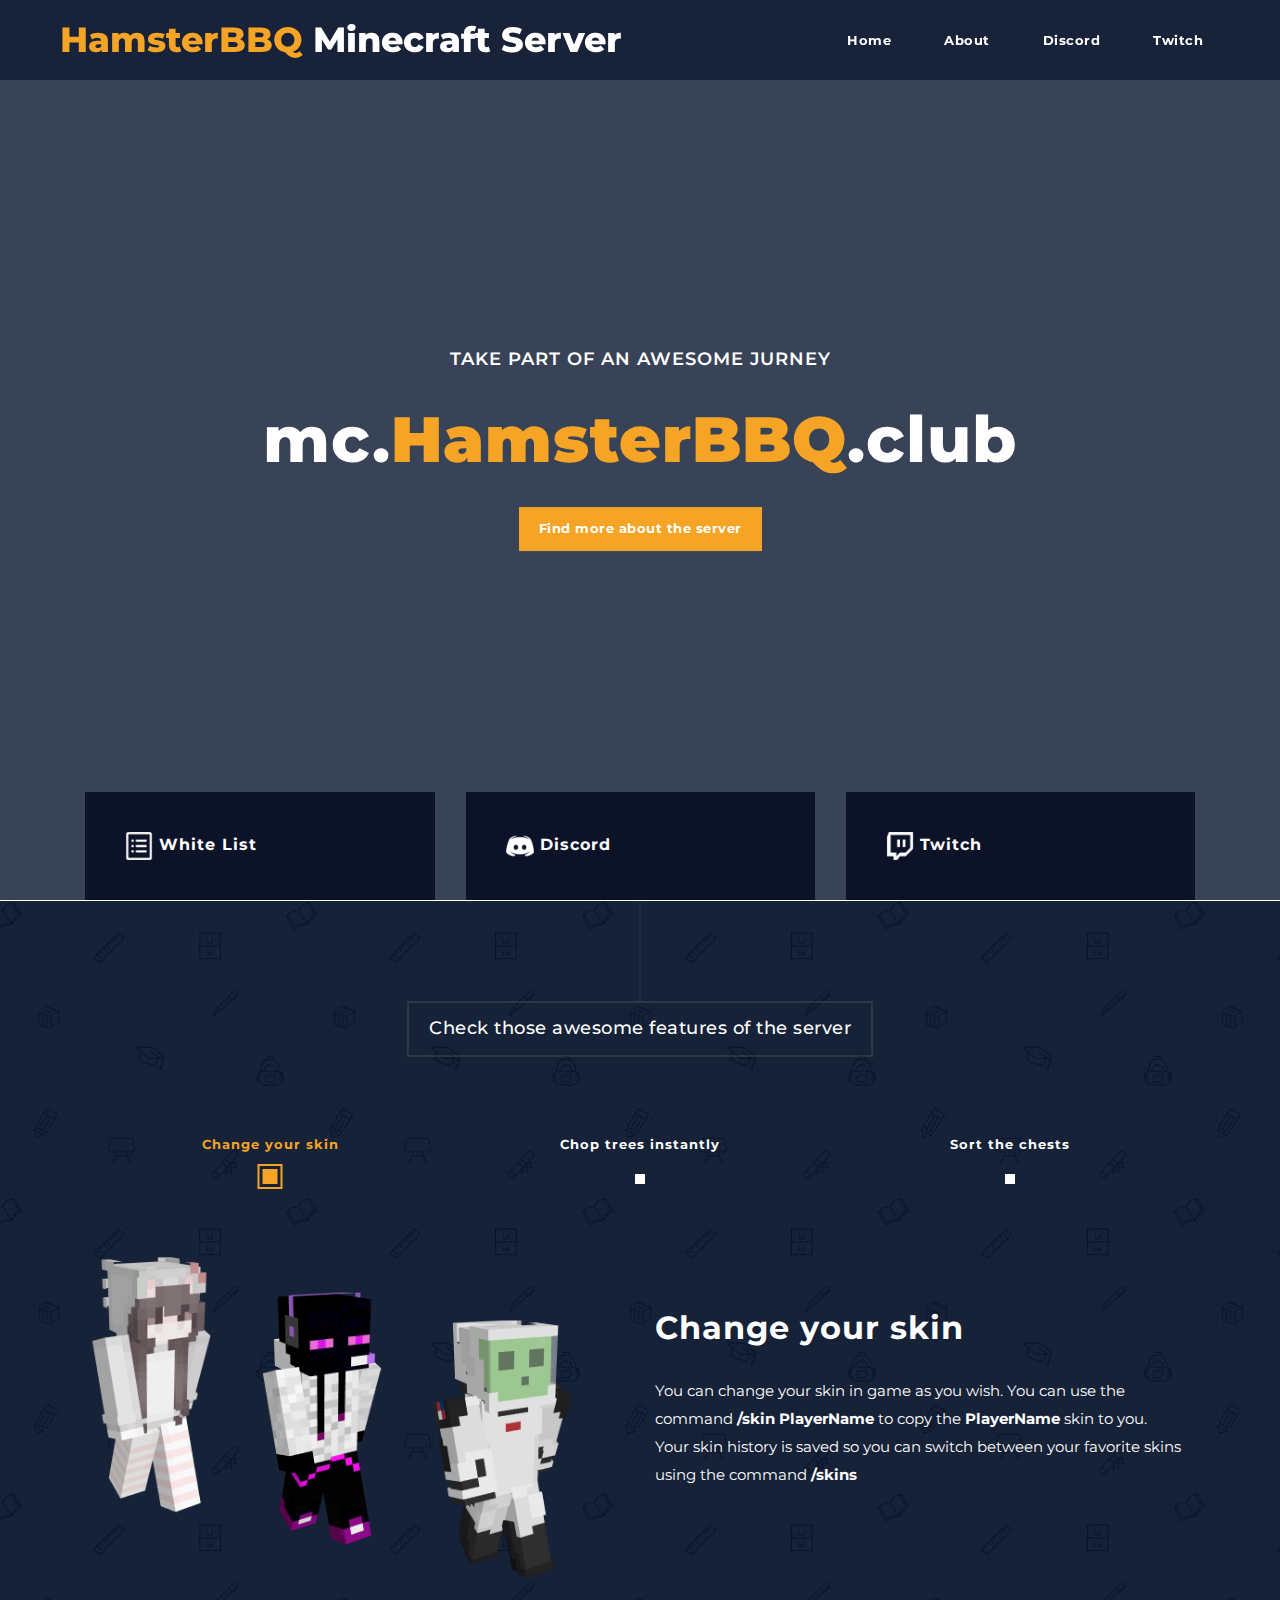
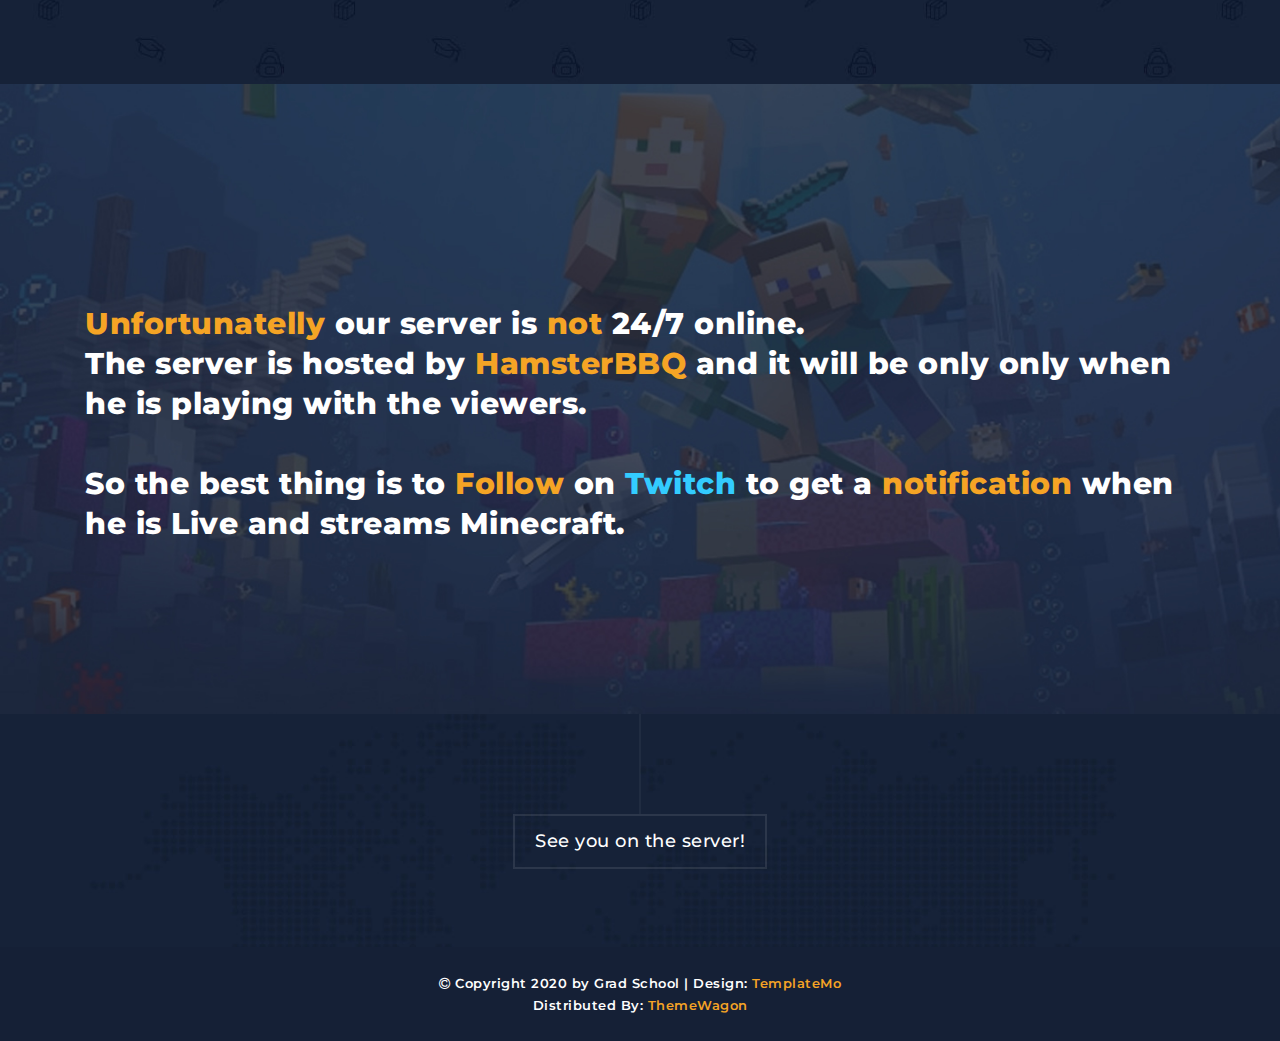
==== commit 36d76cfa: "Fix Responsive" ====
--- a/minecraft/index.html
+++ b/minecraft/index.html
@@ -10,6 +10,7 @@
     <link href="https://fonts.googleapis.com/css?family=Montserrat:100,200,300,400,500,600,700,800,900" rel="stylesheet">
 
     <title>HamsterBBQ Minecraft Server</title>
+	<link rel="icon" type="image/x-icon" href="../favicon.ico">
     
     <!-- Bootstrap core CSS -->
     <link href="vendor/bootstrap/css/bootstrap.min.css" rel="stylesheet">
@@ -28,7 +29,7 @@
   <!--header-->
   <header class="main-header clearfix" role="header">
     <div class="logo">
-      <a href="#"><em>HamsterBBQ</em> Minecraft Server</a>
+      <a href="#" style="font-size: min(4vw, 35px);"><em>HamsterBBQ</em> Minecraft Server</a>
     </div>
     <a href="#menu" class="menu-link"><i class="fa fa-bars"></i></a>
     <nav id="menu" class="main-nav" role="navigation">
@@ -50,7 +51,7 @@
       <div class="video-overlay header-text">
           <div class="caption">
               <h6>TAKE PART OF AN AWESOME JURNEY</h6>
-              <h2>mc.<em>HamsterBBQ</em>.club</h2>
+              <h2 style="font-size: min(7vw, 64px);">mc.<em>HamsterBBQ</em>.club</h2>
               <div class="main-button">
                   <div class="scroll-to-section"><a href="#section2">Find more about the server</a></div>
               </div>
--- a/minecraft/assets/css/templatemo-grad-school.css
+++ b/minecraft/assets/css/templatemo-grad-school.css
@@ -81,7 +81,7 @@
 
 a.menu-link { display: none; }
 
-@media screen and (max-width: 950px) {
+@media screen and (max-width: 1020px) {
   a.menu-link {
     float: right;
     display: block;
@@ -131,7 +131,7 @@
       color: #f5a425;
   }
   
-  @media screen and (min-width: 951px) {
+  @media screen and (min-width: 1021px) {
     .js nav[role="navigation"] {
       max-height: none;
     }
@@ -148,7 +148,7 @@
 
 /* Header */
 
-@media screen and (max-width: 1050px) {
+@media screen and (max-width: 1100px) {
   .main-header .logo {
       padding-left: 30px!important;
   }
@@ -274,7 +274,7 @@
     border: 2px solid #f5a425;
 }
 
-@media (max-width: 950px) {
+@media (max-width: 1020px) {
   .main-nav li:hover a,
   .main-nav li.active a {
     border: 2px solid transparent;
@@ -462,9 +462,6 @@
   }
   .features-content h4 {
     font-size: 14px;
-  }
-  .features-content p {
-    display: none;
   }
   .features-content p.hidden-sm {
     display: block;
@@ -1537,7 +1534,7 @@
   .features-post { border-left: 0 }
 }
 
-@media screen and (max-width: 950px) {
+@media screen and (max-width: 1020px) {
   .main-menu { padding-right: 0!important; }
   .main-header .logo {
     line-height: 73px;
@@ -1561,7 +1558,7 @@
   }
 }
 
-@media screen and (max-width: 950px) and (max-height: 400px) {
+@media screen and (max-width: 1020px) and (max-height: 400px) {
   nav[role="navigation"].active {
     max-height: calc(80px + 100vh);
     overflow-y: auto;
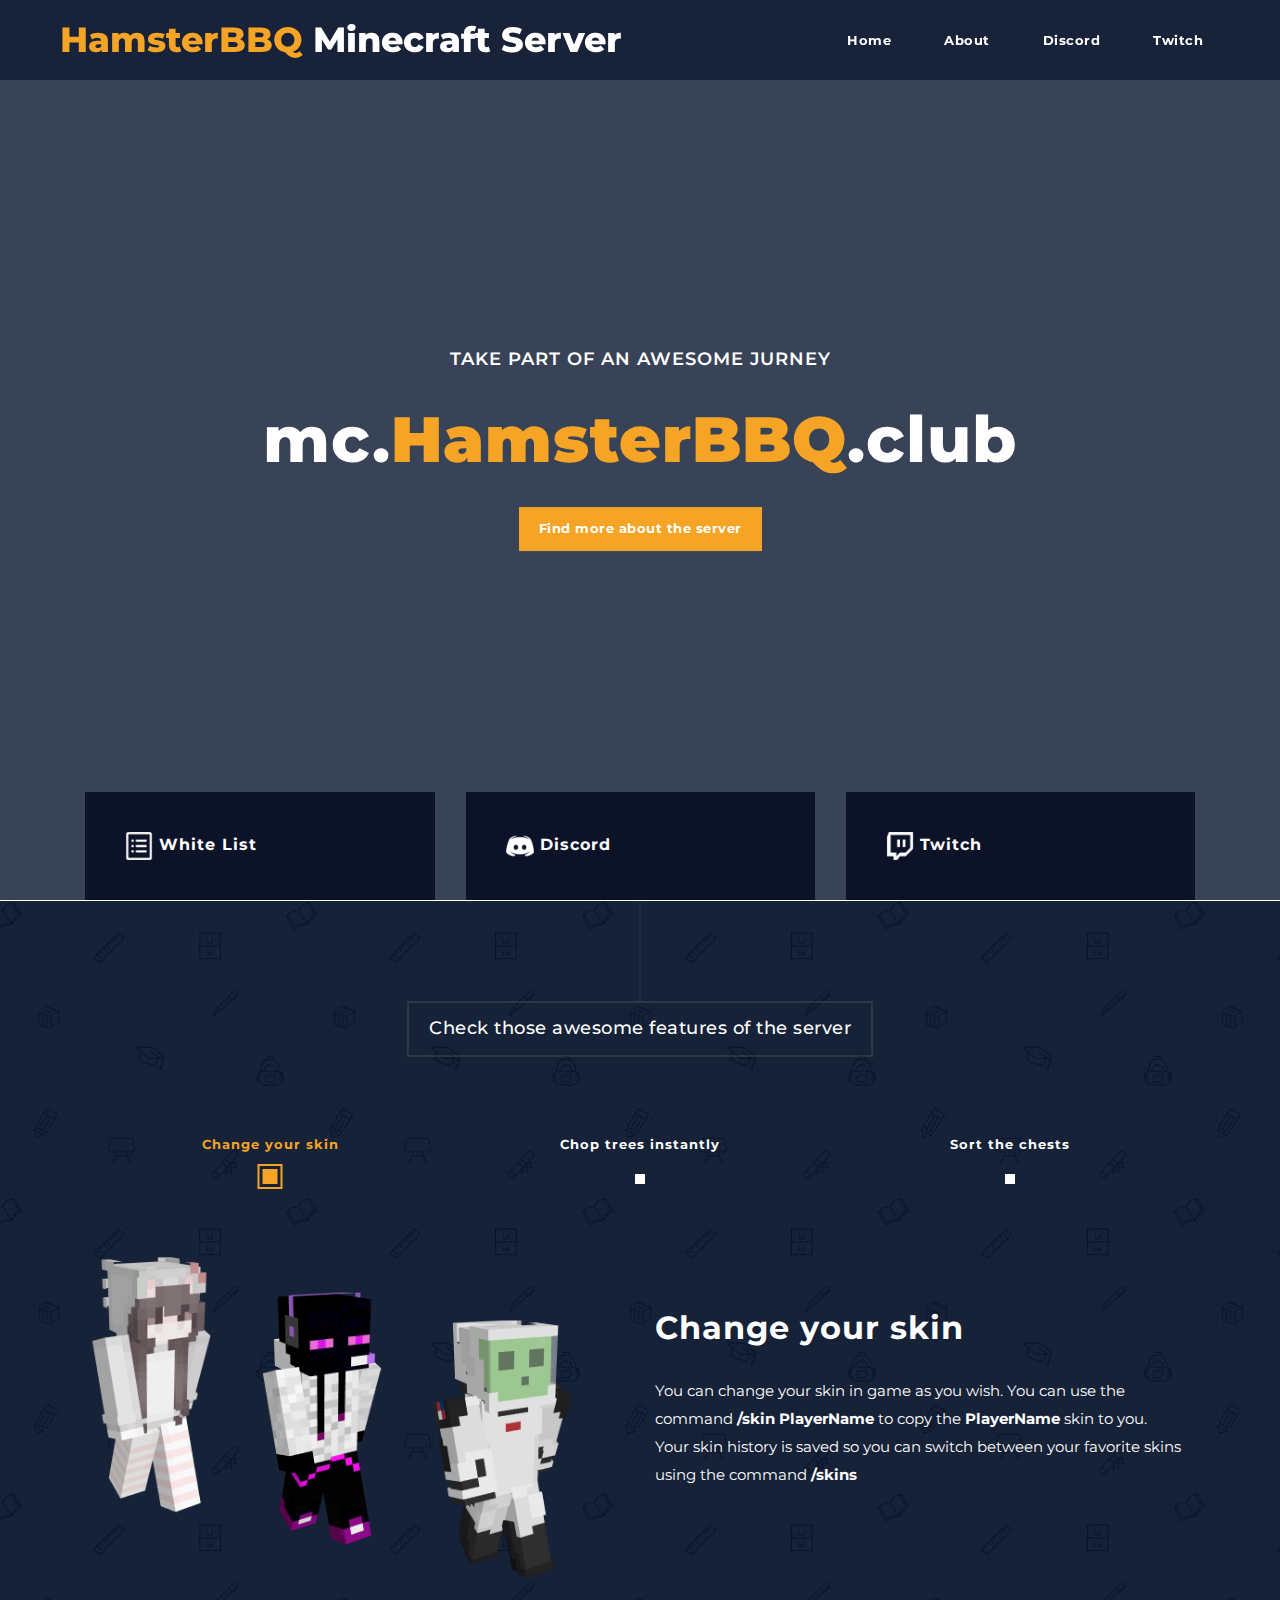
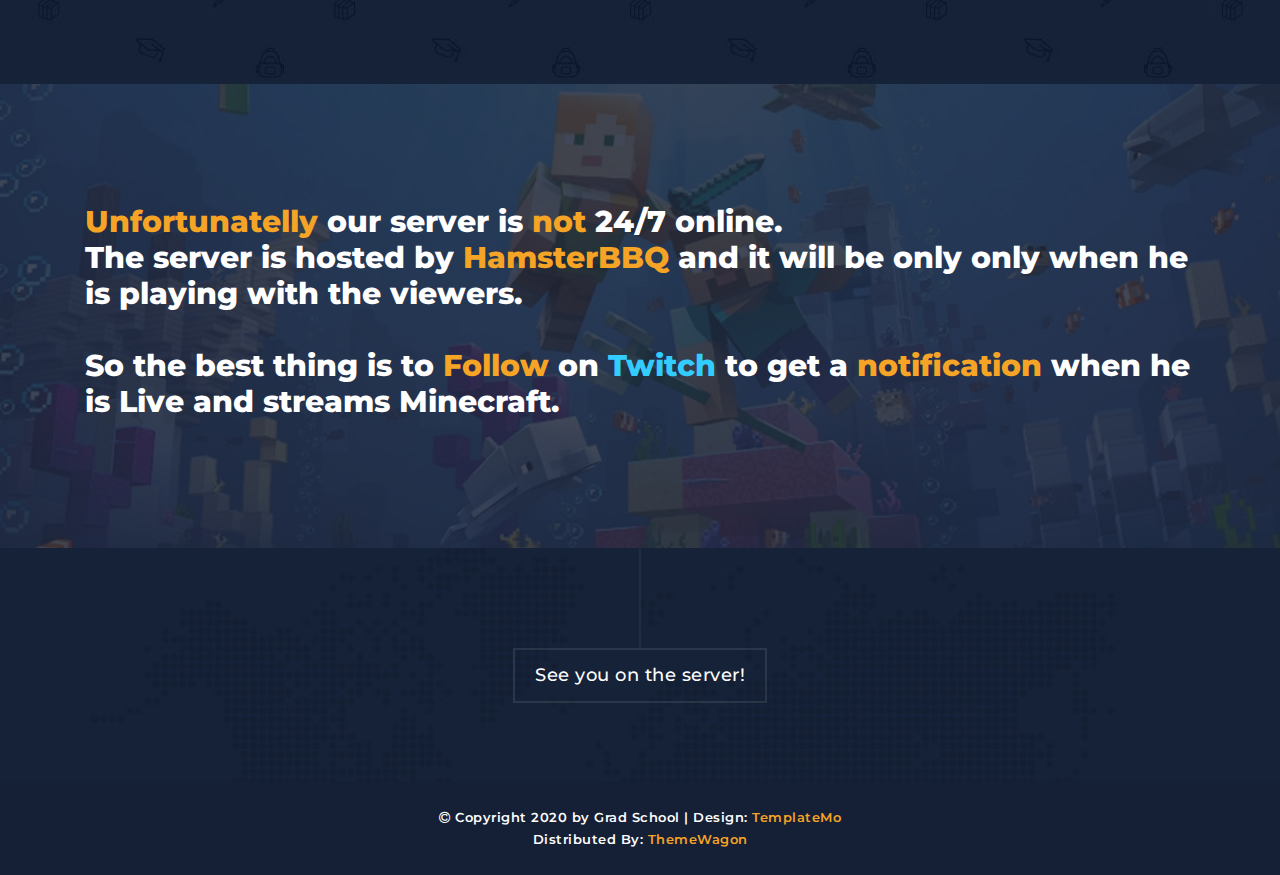
==== commit a812827d: "Fix server online message responsiveness" ====
--- a/minecraft/index.html
+++ b/minecraft/index.html
@@ -170,7 +170,7 @@
         <div class="col-md-12 col-xs-12">
           <div class="continer centerIt">
             <div>
-				<h4>
+				<h4 style="font-size: min(4vw, 30px);">
 					<em>Unfortunatelly</em> our server is <em>not</em> 24/7 online.
 					<br/>
 					The server is hosted by <em>HamsterBBQ</em> and it will be only only when he is playing with the viewers.
--- a/minecraft/assets/css/templatemo-grad-school.css
+++ b/minecraft/assets/css/templatemo-grad-school.css
@@ -620,13 +620,8 @@
   display: inline-block;
 }
 section.coming-soon .continer h4 {
-    margin-top: 100px;
-    font-size: 30px;
     color: #fff;
     font-weight: 800;
-    letter-spacing: 0.5px;
-    line-height: 40px;
-    margin-bottom: 50px;
 }
 section.coming-soon .continer h4 em {
     font-style: normal;
